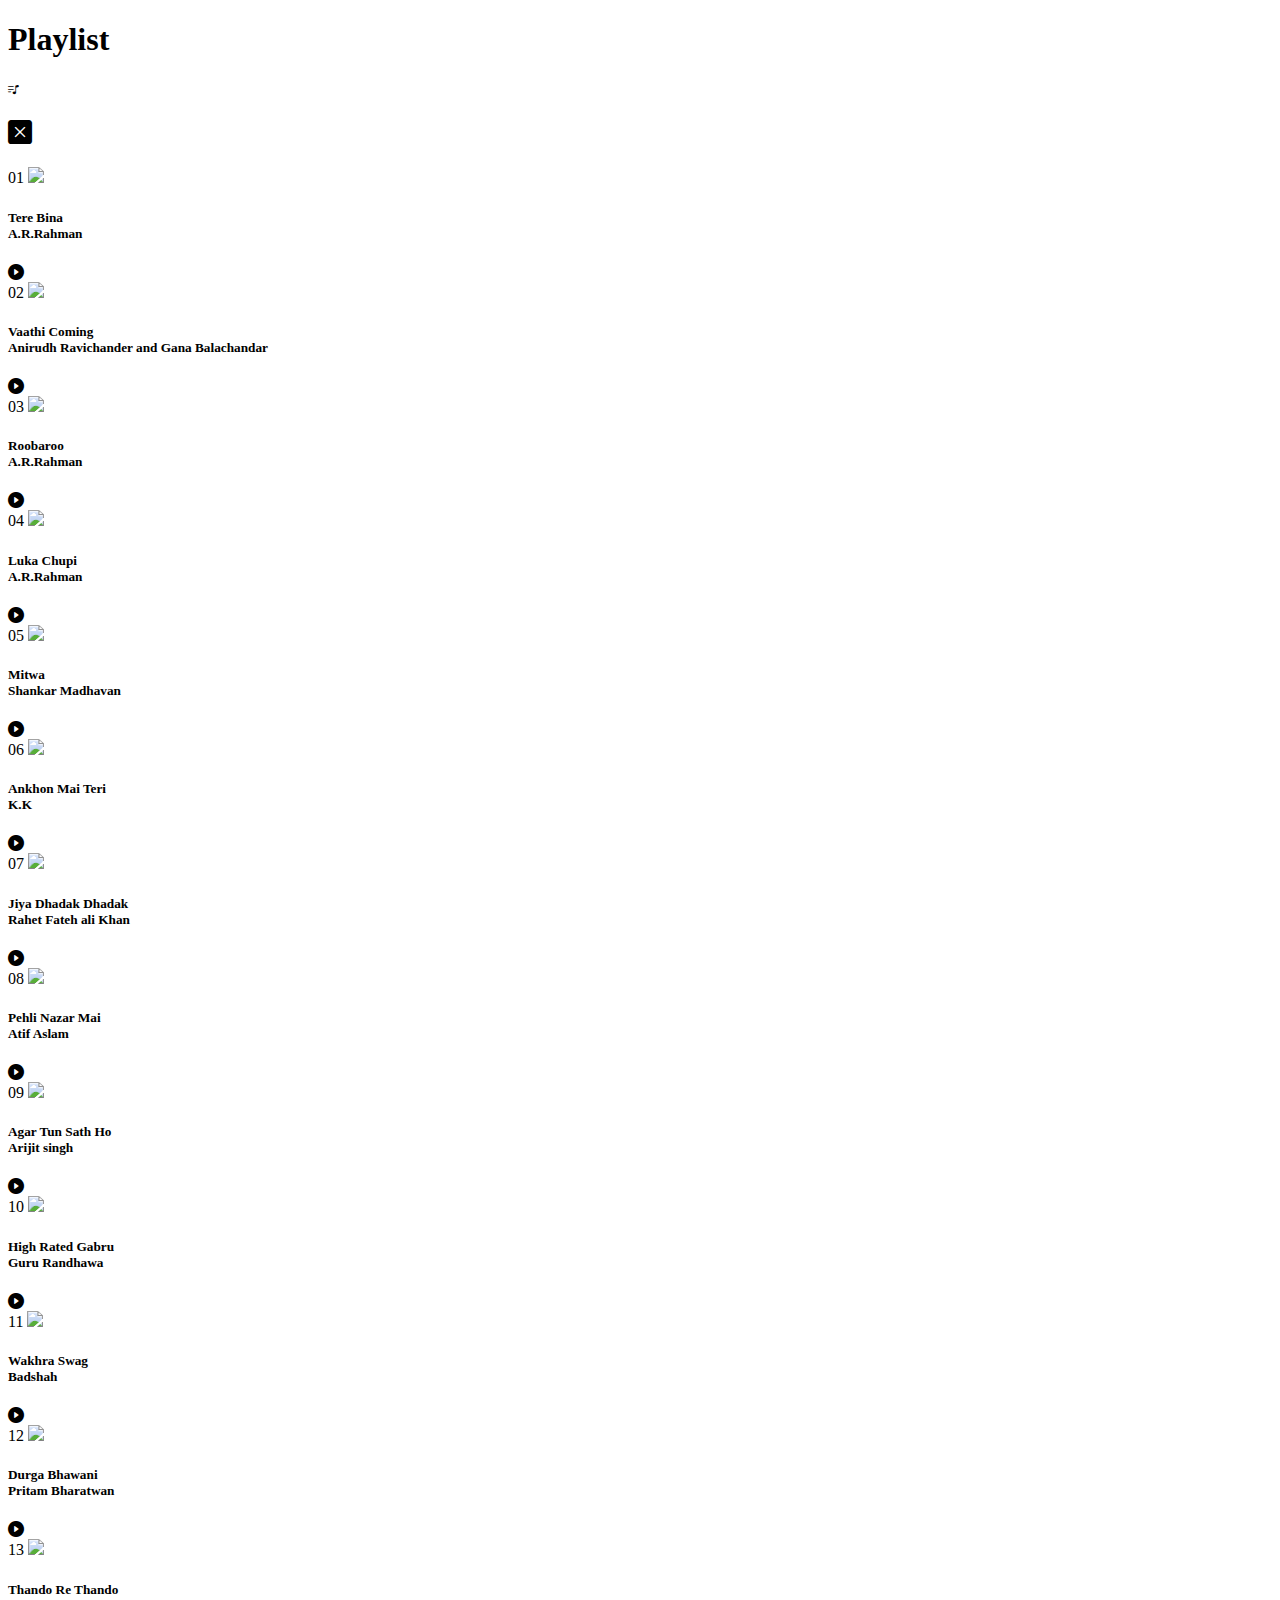
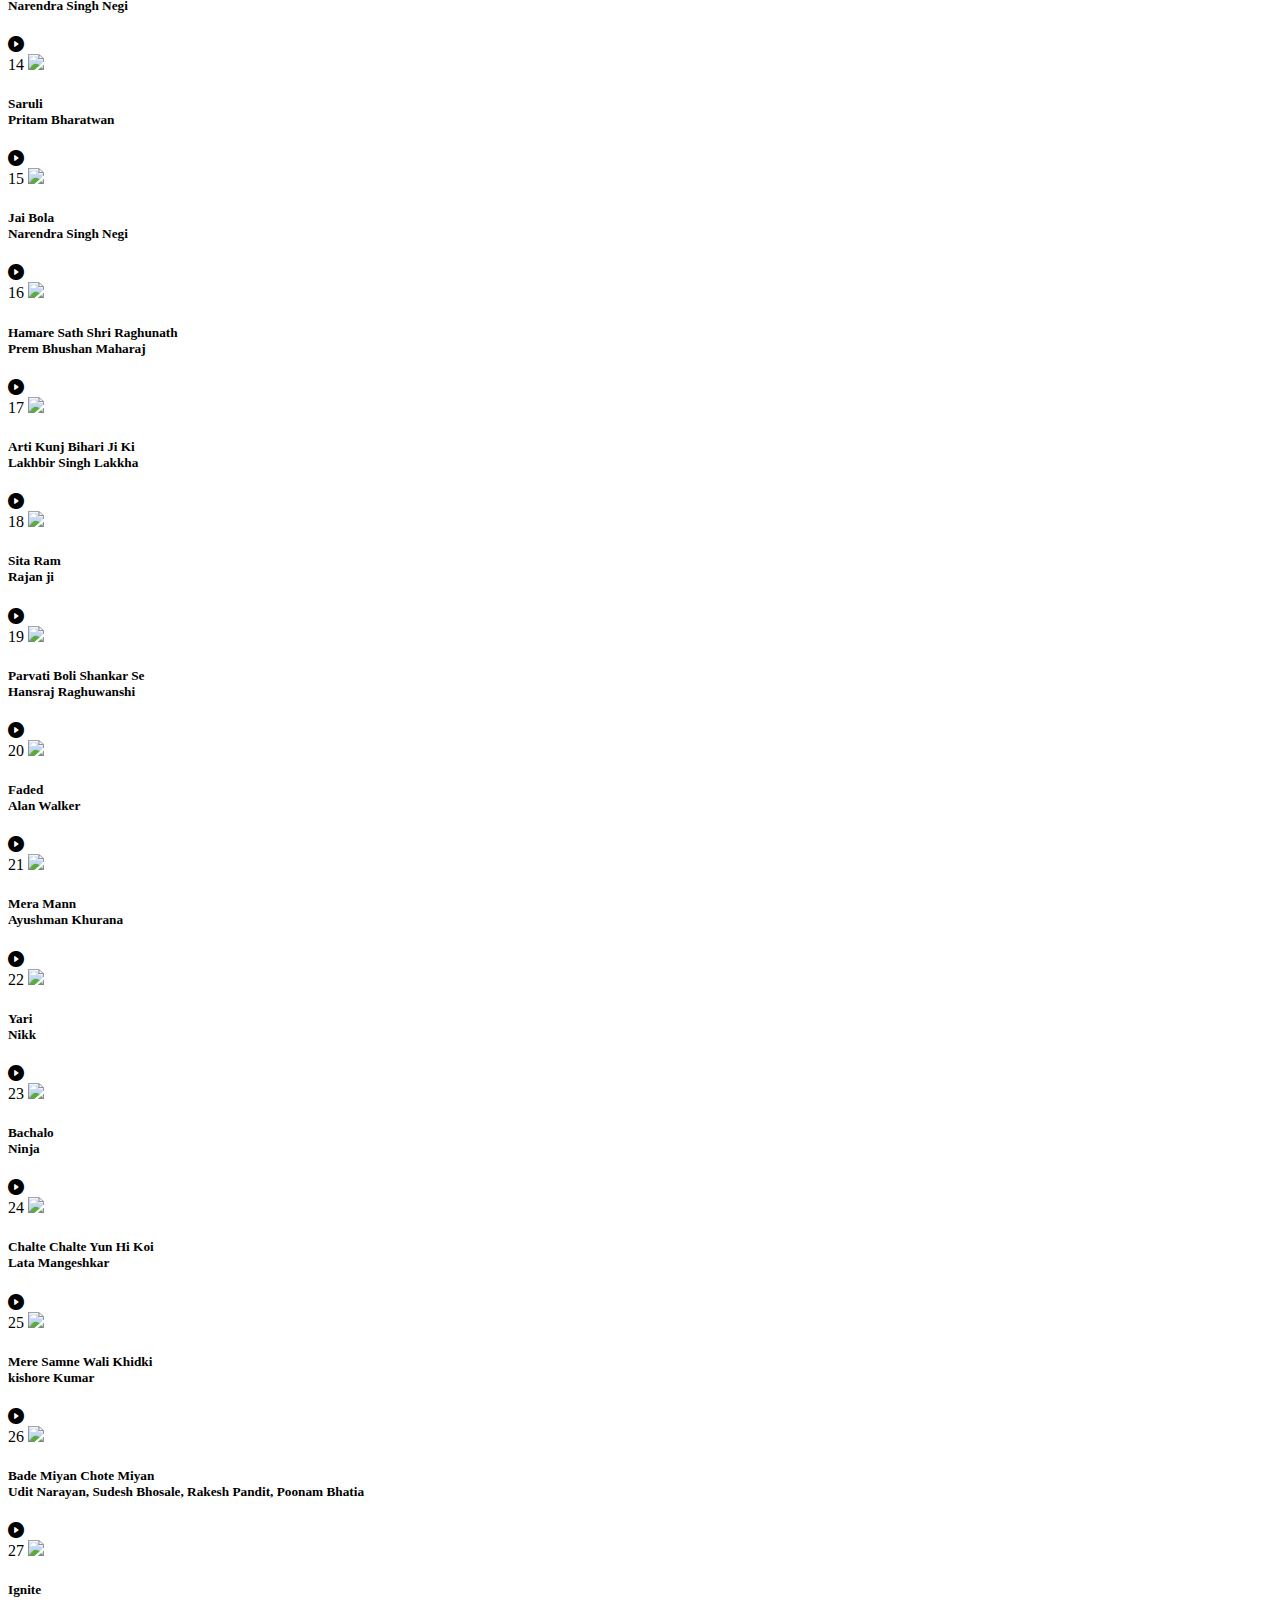
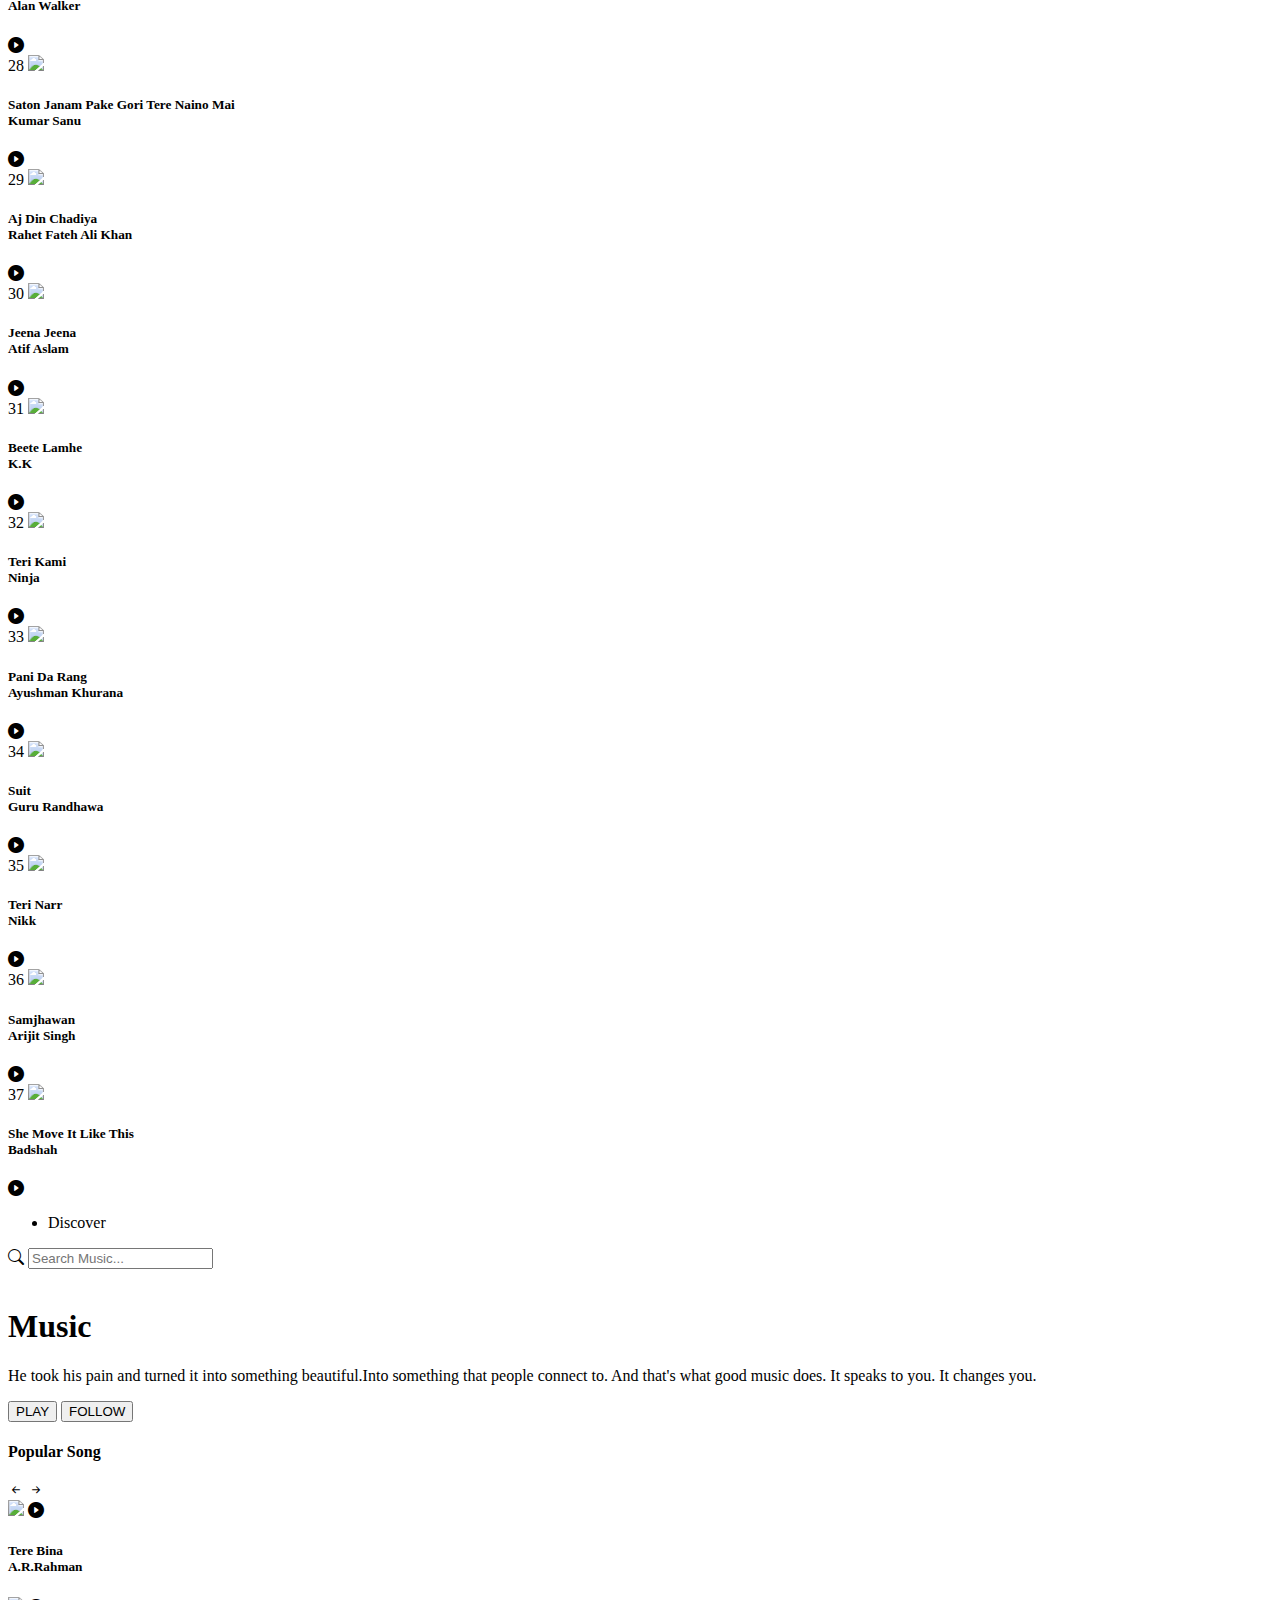
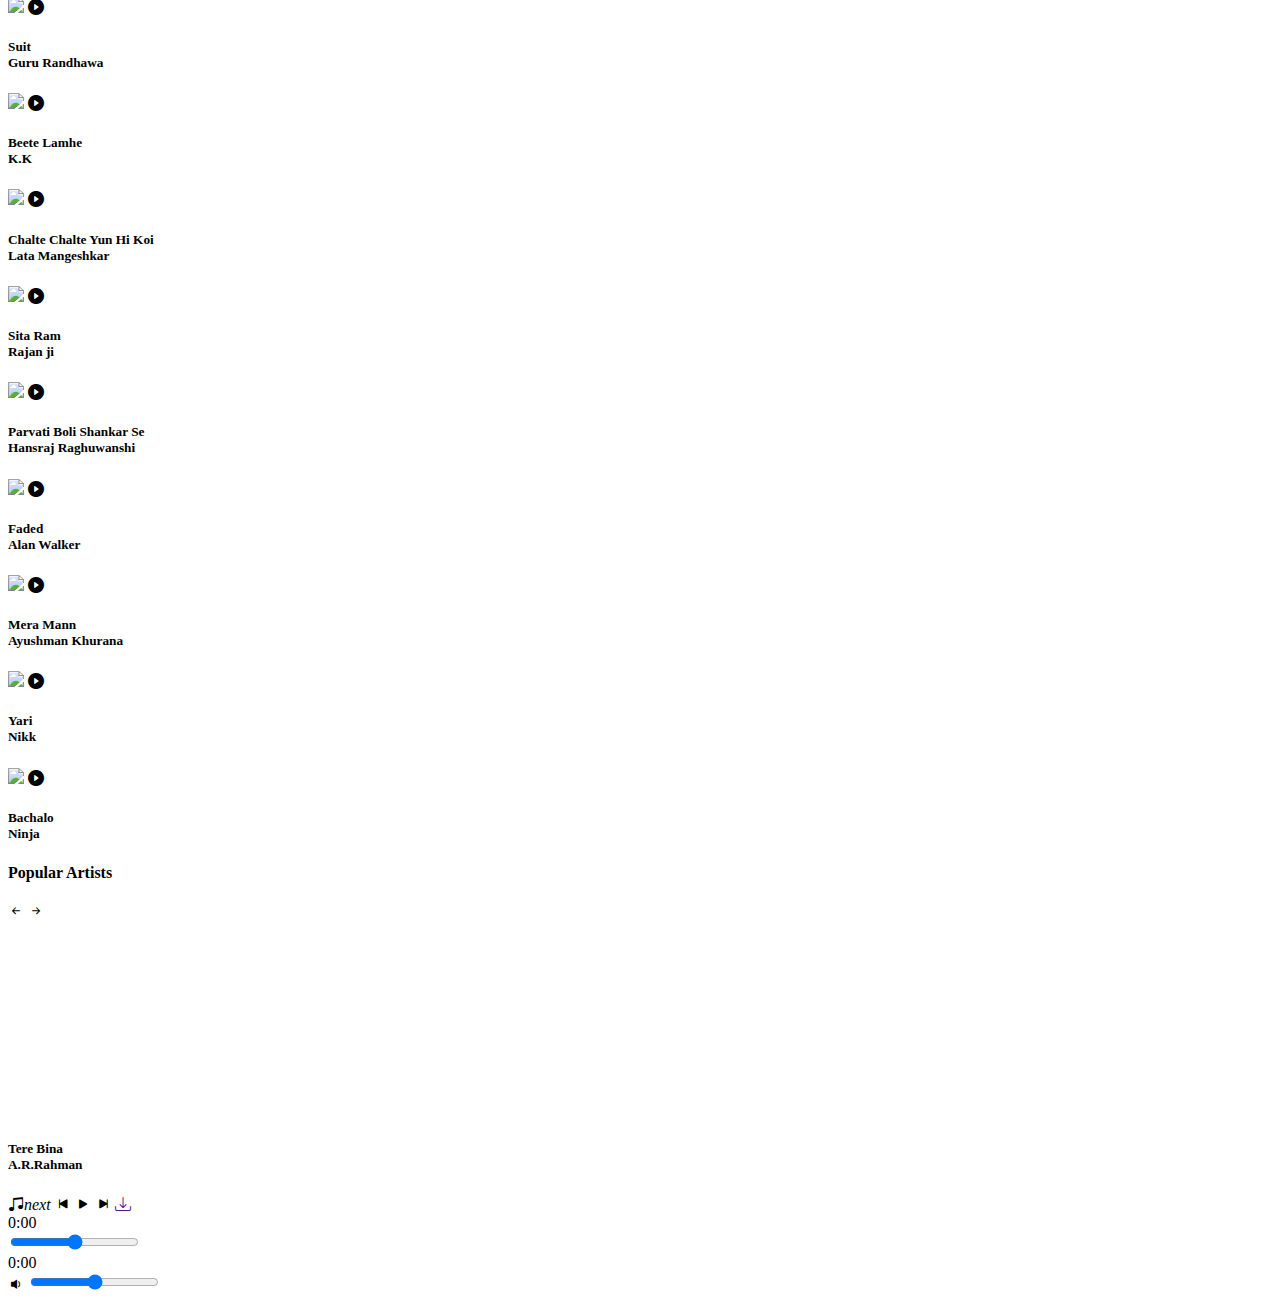
==== index.html @ d34102b7 "Create index.html" ====
<!DOCTYPE html>
<html lang="en">

<head>
    <meta charset="UTF-8">
    <meta http-equiv="X-UA-Compatible" content="IE=edge">
    <meta name="viewport" content="width=device-width, initial-scale=1.0">
    <title>Music</title>
    <!-- for using bootstrap icons -->
    <link rel="stylesheet" href="https://cdn.jsdelivr.net/npm/bootstrap-icons@1.10.3/font/bootstrap-icons.css">
    <link rel="stylesheet" href="style.css">
    <link rel="stylesheet" href="responsive.css">

</head>

<body>

    <header>
        <!-- queue -->

        <div class="menu_side">
            <h1>Playlist</h1>
            <h6 id="menu_list_active_button"><i class="bi bi-music-note-list"></i></h6>
            <h2 id="cross_button"><i class="bi bi-x-square-fill"></i></h2>
            <!-- playlist -->
            <div class="playlist">
                <!-- <h4 class="active"><span></span><i class="bi bi-music-note-beamed"></i> Playlist</h4>  -->
                <!-- <h4><span></span><i class="bi bi-music-note-beamed"></i>Last Listening</h4>
        <h4><span></span><i class="bi bi-music-note-beamed"></i>Recommended</h4> -->
            </div>

            <!-- playlist song -->

            <div class="menu_song">
                <!-- song description -->
                <!-- 1st song -->
                <li class="songItem">
                    <span>01</span> <!--song num-->
                    <img src="photos/1.jpg"> <!--song pic-->
                    <h5>Tere Bina <br>
                        <div class="subtitle">A.R.Rahman </div>
                    </h5><!--song name and subtitle-->
                    <i class="bi playListPlay bi-play-circle-fill" id="1"></i> <!-- play button-->
                </li>

                <!-- 2nd song -->
                <li class="songItem">
                    <span>02</span> <!--song num-->
                    <img src="photos/2.jpg"> <!--song pic-->
                    <h5>Vaathi Coming <br>
                        <div class="subtitle">Anirudh Ravichander and Gana Balachandar </div>
                    </h5><!--song name and subtitle-->
                    <i class="bi playListPlay bi-play-circle-fill" id="2"></i> <!-- play button-->
                </li>

                <!-- 3rd song -->
                <li class="songItem">
                    <span>03</span> <!--song num-->
                    <img src="photos/3.jpg"> <!--song pic-->
                    <h5>Roobaroo <br>
                        <div class="subtitle">A.R.Rahman </div>
                    </h5><!--song name and subtitle-->
                    <i class="bi playListPlay bi-play-circle-fill" id="3"></i> <!-- play button-->
                </li>

                <!-- 4th song -->
                <li class="songItem">
                    <span>04</span> <!--song num-->
                    <img src="photos/4.jpg"> <!--song pic-->
                    <h5>Luka Chupi <br>
                        <div class="subtitle">A.R.Rahman </div>
                    </h5><!--song name and subtitle-->
                    <i class="bi playListPlay bi-play-circle-fill" id="4"></i> <!-- play button-->
                </li>

                <!-- 5th song -->
                <li class="songItem">
                    <span>05</span> <!--song num-->
                    <img src="photos/5.jpg"> <!--song pic-->
                    <h5>Mitwa <br>
                        <div class="subtitle">Shankar Madhavan</div>
                    </h5><!--song name and subtitle-->
                    <i class="bi playListPlay bi-play-circle-fill" id="5"></i> <!-- play button-->
                </li>

                <!-- 6th song -->
                <li class="songItem">
                    <span>06</span> <!--song num-->
                    <img src="photos/6.jpg"> <!--song pic-->
                    <h5>Ankhon Mai Teri <br>
                        <div class="subtitle">K.K </div>
                    </h5><!--song name and subtitle-->
                    <i class="bi playListPlay bi-play-circle-fill" id="6"></i> <!-- play button-->
                </li>
                <!-- 7th song -->
                <li class="songItem">
                    <span>07</span> <!--song num-->
                    <img src="photos/7.jpg"> <!--song pic-->
                    <h5>Jiya Dhadak Dhadak <br>
                        <div class="subtitle">Rahet Fateh ali Khan </div>
                    </h5><!--song name and subtitle-->
                    <i class="bi playListPlay bi-play-circle-fill" id="7"></i> <!-- play button-->
                </li>
                <!-- 8th song -->
                <li class="songItem">
                    <span>08</span> <!--song num-->
                    <img src="photos/8.jpg"> <!--song pic-->
                    <h5>Pehli Nazar Mai <br>
                        <div class="subtitle">Atif Aslam </div>
                    </h5><!--song name and subtitle-->
                    <i class="bi playListPlay bi-play-circle-fill" id="8"></i> <!-- play button-->
                </li>

                <!-- 9th song -->
                <li class="songItem">
                    <span>09</span> <!--song num-->
                    <img src="photos/9.jpg"> <!--song pic-->
                    <h5>Agar Tun Sath Ho <br>
                        <div class="subtitle">Arijit singh </div>
                    </h5><!--song name and subtitle-->
                    <i class="bi playListPlay bi-play-circle-fill" id="9"></i> <!-- play button-->
                </li>

                <!-- 10th song -->
                <li class="songItem">
                    <span>10</span> <!--song num-->
                    <img src="photos/10.jpg"> <!--song pic-->
                    <h5>High Rated Gabru<br>
                        <div class="subtitle">Guru Randhawa</div>
                    </h5><!--song name and subtitle-->
                    <i class="bi playListPlay bi-play-circle-fill" id="10"></i> <!-- play button-->
                </li>

                <!-- 11th song -->
                <li class="songItem">
                    <span>11</span> <!--song num-->
                    <img src="photos/11.jpg"> <!--song pic-->
                    <h5>Wakhra Swag<br>
                        <div class="subtitle">Badshah</div>
                    </h5><!--song name and subtitle-->
                    <i class="bi playListPlay bi-play-circle-fill" id="11"></i> <!-- play button-->
                </li>

                <!-- 12th song -->
                <li class="songItem">
                    <span>12</span> <!--song num-->
                    <img src="photos/12.jpg"> <!--song pic-->
                    <h5>Durga Bhawani<br>
                        <div class="subtitle">Pritam Bharatwan</div>
                    </h5><!--song name and subtitle-->
                    <i class="bi playListPlay bi-play-circle-fill" id="12"></i> <!-- play button-->
                </li>

                <!-- 13th song -->
                <li class="songItem">
                    <span>13</span> <!--song num-->
                    <img src="photos/13.jpg"> <!--song pic-->
                    <h5>Thando Re Thando<br>
                        <div class="subtitle">Narendra Singh Negi</div>
                    </h5><!--song name and subtitle-->
                    <i class="bi playListPlay bi-play-circle-fill" id="13"></i> <!-- play button-->
                </li>
                <!-- 14th song -->
                <li class="songItem">
                    <span>14</span> <!--song num-->
                    <img src="photos/14.jpg"> <!--song pic-->
                    <h5>Saruli<br>
                        <div class="subtitle">Pritam Bharatwan</div>
                    </h5><!--song name and subtitle-->
                    <i class="bi playListPlay bi-play-circle-fill" id="14"></i> <!-- play button-->
                </li>
                <!-- 15th song -->
                <li class="songItem">
                    <span>15</span> <!--song num-->
                    <img src="photos/15.jpg"> <!--song pic-->
                    <h5>Jai Bola<br>
                        <div class="subtitle">Narendra Singh Negi</div>
                    </h5><!--song name and subtitle-->
                    <i class="bi playListPlay bi-play-circle-fill" id="15"></i> <!-- play button-->
                </li>

                <!-- 16th song -->
                <li class="songItem">
                    <span>16</span> <!--song num-->
                    <img src="photos/16.jpg"> <!--song pic-->
                    <h5>Hamare Sath Shri Raghunath<br>
                        <div class="subtitle">Prem Bhushan Maharaj</div>
                    </h5><!--song name and subtitle-->
                    <i class="bi playListPlay bi-play-circle-fill" id="16"></i> <!-- play button-->
                </li>

                <!-- 17th song -->
                <li class="songItem">
                    <span>17</span> <!--song num-->
                    <img src="photos/17.jpg"> <!--song pic-->
                    <h5>Arti Kunj Bihari Ji Ki<br>
                        <div class="subtitle">Lakhbir Singh Lakkha</div>
                    </h5><!--song name and subtitle-->
                    <i class="bi playListPlay bi-play-circle-fill" id="17"></i> <!-- play button-->
                </li>

                <!-- 18th song -->
                <li class="songItem">
                    <span>18</span> <!--song num-->
                    <img src="photos/18.jpg"> <!--song pic-->
                    <h5>Sita Ram<br>
                        <div class="subtitle">Rajan ji</div>
                    </h5><!--song name and subtitle-->
                    <i class="bi playListPlay bi-play-circle-fill" id="18"></i> <!-- play button-->
                </li>

                <!-- 19th song -->
                <li class="songItem">
                    <span>19</span> <!--song num-->
                    <img src="photos/19.jpg"> <!--song pic-->
                    <h5>Parvati Boli Shankar Se<br>
                        <div class="subtitle">Hansraj Raghuwanshi</div>
                    </h5><!--song name and subtitle-->
                    <i class="bi playListPlay bi-play-circle-fill" id="19"></i> <!-- play button-->
                </li>

                <!-- 20th song -->
                <li class="songItem">
                    <span>20</span> <!--song num-->
                    <img src="photos/20.jpg"> <!--song pic-->
                    <h5>Faded<br>
                        <div class="subtitle">Alan Walker</div>
                    </h5><!--song name and subtitle-->
                    <i class="bi playListPlay bi-play-circle-fill" id="20"></i> <!-- play button-->
                </li>

                <!-- 21th song -->
                <li class="songItem">
                    <span>21</span> <!--song num-->
                    <img src="photos/21.jpg"> <!--song pic-->
                    <h5>Mera Mann<br>
                        <div class="subtitle">Ayushman Khurana </div>
                    </h5><!--song name and subtitle-->
                    <i class="bi playListPlay bi-play-circle-fill" id="21"></i> <!-- play button-->
                </li>

                <!-- 22th song -->
                <li class="songItem">
                    <span>22</span> <!--song num-->
                    <img src="photos/22.jpg"> <!--song pic-->
                    <h5>Yari<br>
                        <div class="subtitle">Nikk</div>
                    </h5><!--song name and subtitle-->
                    <i class="bi playListPlay bi-play-circle-fill" id="22"></i> <!-- play button-->
                </li>
                <!-- 23th song -->
                <li class="songItem">
                    <span>23</span> <!--song num-->
                    <img src="photos/23.jpg"> <!--song pic-->
                    <h5>Bachalo<br>
                        <div class="subtitle">Ninja</div>
                    </h5><!--song name and subtitle-->
                    <i class="bi playListPlay bi-play-circle-fill" id="23"></i> <!-- play button-->
                </li>

                <!-- 24th song -->
                <li class="songItem">
                    <span>24</span> <!--song num-->
                    <img src="photos/24.jpg"> <!--song pic-->
                    <h5>Chalte Chalte Yun Hi Koi <br>
                        <div class="subtitle">Lata Mangeshkar</div>
                    </h5><!--song name and subtitle-->
                    <i class="bi playListPlay bi-play-circle-fill" id="24"></i> <!-- play button-->
                </li>
                <!-- 25th song -->
                <li class="songItem">
                    <span>25</span> <!--song num-->
                    <img src="photos/25.jpg"> <!--song pic-->
                    <h5>Mere Samne Wali Khidki<br>
                        <div class="subtitle">kishore Kumar</div>
                    </h5><!--song name and subtitle-->
                    <i class="bi playListPlay bi-play-circle-fill" id="25"></i> <!-- play button-->
                </li>

                <!-- 26th song -->
                <li class="songItem">
                    <span>26</span> <!--song num-->
                    <img src="photos/26.jpg"> <!--song pic-->
                    <h5>Bade Miyan Chote Miyan<br>
                        <div class="subtitle">Udit Narayan, Sudesh Bhosale, Rakesh Pandit, Poonam Bhatia</div>
                    </h5><!--song name and subtitle-->
                    <i class="bi playListPlay bi-play-circle-fill" id="26"></i> <!-- play button-->
                </li>
                <!-- 27th song -->
                <li class="songItem">
                    <span>27</span> <!--song num-->
                    <img src="photos/27.jpg"> <!--song pic-->
                    <h5>Ignite<br>
                        <div class="subtitle">Alan Walker</div>
                    </h5><!--song name and subtitle-->
                    <i class="bi playListPlay bi-play-circle-fill" id="27"></i> <!-- play button-->
                </li>

                <!-- 28th song -->
                <li class="songItem">
                    <span>28</span> <!--song num-->
                    <img src="photos/28.jpg"> <!--song pic-->
                    <h5>Saton Janam Pake Gori Tere Naino Mai<br>
                        <div class="subtitle">Kumar Sanu</div>
                    </h5><!--song name and subtitle-->
                    <i class="bi playListPlay bi-play-circle-fill" id="28"></i> <!-- play button-->
                </li>
                <!-- 29th song -->
                <li class="songItem">
                    <span>29</span> <!--song num-->
                    <img src="photos/29.jpg"> <!--song pic-->
                    <h5>Aj Din Chadiya<br>
                        <div class="subtitle">Rahet Fateh Ali Khan</div>
                    </h5><!--song name and subtitle-->
                    <i class="bi playListPlay bi-play-circle-fill" id="29"></i> <!-- play button-->
                </li>

                <!-- 30th song -->
                <li class="songItem">
                    <span>30</span> <!--song num-->
                    <img src="photos/30.jpg"> <!--song pic-->
                    <h5>Jeena Jeena<br>
                        <div class="subtitle">Atif Aslam</div>
                    </h5><!--song name and subtitle-->
                    <i class="bi playListPlay bi-play-circle-fill" id="30"></i> <!-- play button-->
                </li>

                <!-- 31th song -->
                <li class="songItem">
                    <span>31</span> <!--song num-->
                    <img src="photos/31.jpg"> <!--song pic-->
                    <h5>Beete Lamhe<br>
                        <div class="subtitle">K.K</div>
                    </h5><!--song name and subtitle-->
                    <i class="bi playListPlay bi-play-circle-fill" id="31"></i> <!-- play button-->
                </li>

                <!-- 32th song -->
                <li class="songItem">
                    <span>32</span> <!--song num-->
                    <img src="photos/32.jpg"> <!--song pic-->
                    <h5>Teri Kami<br>
                        <div class="subtitle">Ninja</div>
                    </h5><!--song name and subtitle-->
                    <i class="bi playListPlay bi-play-circle-fill" id="32"></i> <!-- play button-->
                </li>
                <!-- 33th song -->
                <li class="songItem">
                    <span>33</span> <!--song num-->
                    <img src="photos/33.jpg"> <!--song pic-->
                    <h5>Pani Da Rang<br>
                        <div class="subtitle">Ayushman Khurana</div>
                    </h5><!--song name and subtitle-->
                    <i class="bi playListPlay bi-play-circle-fill" id="33"></i> <!-- play button-->
                </li>

                <!-- 34th song -->
                <li class="songItem">
                    <span>34</span> <!--song num-->
                    <img src="photos/34.jpg"> <!--song pic-->
                    <h5>Suit<br>
                        <div class="subtitle">Guru Randhawa</div>
                    </h5><!--song name and subtitle-->
                    <i class="bi playListPlay bi-play-circle-fill" id="34"></i> <!-- play button-->
                </li>
                <!-- 35th song -->
                <li class="songItem">
                    <span>35</span> <!--song num-->
                    <img src="photos/35.jpg"> <!--song pic-->
                    <h5>Teri Narr<br>
                        <div class="subtitle">Nikk</div>
                    </h5><!--song name and subtitle-->
                    <i class="bi playListPlay bi-play-circle-fill" id="35"></i> <!-- play button-->
                </li>

                <!-- 36th song -->
                <li class="songItem">
                    <span>36</span> <!--song num-->
                    <img src="photos/36.jpg"> <!--song pic-->
                    <h5>Samjhawan<br>
                        <div class="subtitle">Arijit Singh</div>
                    </h5><!--song name and subtitle-->
                    <i class="bi playListPlay bi-play-circle-fill" id="36"></i> <!-- play button-->
                </li>


                <!-- 37th song -->
                <li class="songItem">
                    <span>37</span> <!--song num-->
                    <img src="photos/37.jpg"> <!--song pic-->
                    <h5>She Move It Like This<br>
                        <div class="subtitle">Badshah</div>
                    </h5><!--song name and subtitle-->
                    <i class="bi playListPlay bi-play-circle-fill" id="37"></i> <!-- play button-->
                </li>

            </div>

        </div>

        <!-- main -->
        <div class="song_side">
            <nav>
                <ul>
                    <li>Discover <span></span></li>

                </ul>
                <!-- search bar -->
                <div class="search">
                    <i class="bi bi-search"></i>
                    <input type="text" placeholder="Search Music...">
                    <!-- <i class="bi bi-mic-fill"></i> -->
                    <div class="search_results"> </div> <!-- search result box -->
                </div>
                <div class="user">
                    <img src="photos/n.jpg " alt="">
                </div>
            </nav>
            <div class="content">
                <div class="info">
                    <h1>Music</h1>
                    <p>
                        He took his pain and turned it into something beautiful.Into something that people connect to.
                        And that's what good music does. It speaks to you. It changes you.
                    </p>
                    <div class="buttons">
                        <button>PLAY</button>
                        <button>FOLLOW</button>
                    </div>
                </div>
                <div class="background">

                </div>
            </div>
            <div class="popular_song">
                <div class="h4">
                    <h4>Popular Song</h4>
                    <div class="btn_s">
                        <i class="bi bi-arrow-left-short" id="pop_song_left"></i>
                        <i class="bi bi-arrow-right-short" id="pop_song_right"></i>
                    </div>
                </div>

                <!-- song card -->
                <div class="pop_song">
                    <!-- song list -->
                    <!-- 1st song -->
                    <li class="songItem">
                        <div class="img_play">
                            <img src="photos/38.jpg"> <!--song pic-->
                            <i class="bi playListPlay bi-play-circle-fill" id="38"></i> <!-- play button-->
                        </div>
                        <h5>Tere Bina <br>
                            <div class="subtitle">A.R.Rahman </div>
                        </h5><!--song name and subtitle-->
                    </li>

                    <!-- 2nd song -->
                    <li class="songItem">
                        <div class="img_play">
                            <img src="photos/39.jpg"> <!--song pic-->

                            <i class="bi playListPlay bi-play-circle-fill" id="39"></i> <!-- play button-->
                        </div>
                        <h5>Suit<br>
                            <div class="subtitle">Guru Randhawa</div>
                        </h5><!--song name and subtitle-->
                    </li>

                    <!-- 3rd song -->
                    <li class="songItem">
                        <div class="img_play">
                            <img src="photos/40.jpg"> <!--song pic-->

                            <i class="bi playListPlay bi-play-circle-fill" id="40"></i> <!-- play button-->
                        </div>
                        <h5>Beete Lamhe<br>
                            <div class="subtitle">K.K</div>
                        </h5><!--song name and subtitle-->
                    </li>

                    <!-- 4th song  -->
                    <li class="songItem">
                        <div class="img_play">
                            <img src="photos/41.jpg"> <!--song pic-->
                            <i class="bi playListPlay bi-play-circle-fill" id="41"></i> <!-- play button-->
                        </div>
                        <h5>Chalte Chalte Yun Hi Koi <br>
                            <div class="subtitle">Lata Mangeshkar</div>
                        </h5><!--song name and subtitle-->
                    </li>

                    <!-- 5th song -->
                    <li class="songItem">
                        <div class="img_play">
                            <img src="photos/42.jpg"> <!--song pic-->

                            <i class="bi playListPlay bi-play-circle-fill" id="42"></i> <!-- play button-->
                        </div>
                        <h5>Sita Ram<br>
                            <div class="subtitle">Rajan ji</div>
                        </h5><!--song name and subtitle-->
                    </li>

                    <!-- 6th song -->
                    <li class="songItem">
                        <div class="img_play">
                            <img src="photos/43.jpg"> <!--song pic-->

                            <i class="bi playListPlay bi-play-circle-fill" id="43"></i> <!-- play button-->
                        </div>
                        <h5>Parvati Boli Shankar Se<br>
                            <div class="subtitle">Hansraj Raghuwanshi</div>
                        </h5><!--song name and subtitle-->
                    </li>

                    <!-- 7th song -->
                    <li class="songItem">
                        <div class="img_play">
                            <img src="photos/44.jpg"> <!--song pic-->

                            <i class="bi playListPlay bi-play-circle-fill" id="44"></i> <!-- play button-->
                        </div>
                        <h5>Faded<br>
                            <div class="subtitle">Alan Walker</div>
                        </h5><!--song name and subtitle-->
                    </li>

                    <!-- 8th song -->
                    <li class="songItem">
                        <div class="img_play">
                            <img src="photos/45.jpg"> <!--song pic-->

                            <i class="bi playListPlay bi-play-circle-fill" id="45"></i> <!-- play button-->
                        </div>
                        <h5>Mera Mann<br>
                            <div class="subtitle">Ayushman Khurana </div>
                        </h5><!--song name and subtitle-->
                    </li>

                    <!-- 9th song -->
                    <li class="songItem">
                        <div class="img_play">
                            <img src="photos/46.jpg"> <!--song pic-->

                            <i class="bi playListPlay bi-play-circle-fill" id="46"></i> <!-- play button-->
                        </div>
                        <h5>Yari<br>
                            <div class="subtitle">Nikk</div>
                        </h5><!--song name and subtitle-->
                    </li>
                    <!-- 10th song -->
                    <li class="songItem">
                        <div class="img_play">
                            <img src="photos/47.jpg"> <!--song pic-->

                            <i class="bi playListPlay bi-play-circle-fill" id="47"></i> <!-- play button-->
                        </div>
                        <h5>Bachalo<br>
                            <div class="subtitle">Ninja</div>
                        </h5><!--song name and subtitle-->
                    </li>
                </div>
            </div>

            <!-- artist sec -->
            <div class="popular_artists">
                <div class="h4">
                    <h4>Popular Artists</h4>
                    <div class="btn_s">
                        <i class="bi bi-arrow-left-short" id="pop_art_left"></i>
                        <i class="bi bi-arrow-right-short" id="pop_art_right"></i>
                    </div>
                </div>
                <div class="item">
                    <li>
                        <a href="arijit.html"><img src="photos/arijit.jpg" alt=""></a>
                    </li>
                    <li>
                        <a href="atif.html"> <img src="photos/Atif-Aslam.jpg" alt=""></a>
                    </li>
                    <li>
                        <a href="narender.html"> <img src="photos/negi ji.jpg" alt=""></a>
                    </li>
                    <li>
                        <a href="ar.html"><img src="photos/AR rahman.jpg" alt=""></a>
                    </li>
                    <li>
                        <a href="allen.html"> <img src="photos/Alan .jpg" alt=""></a>
                    </li>
                    <li>
                        <a href="pritam.html"><img src="photos/pritam.jfif" alt=""></a>
                    </li>
                    <li>
                        <a href="badshah.html"> <img src="photos/badshah.jfif" alt=""></a>
                    </li>
                    <li>
                        <a href="kk.html"> <img src="photos/kk.avif" alt=""></a>
                    </li>
                    <li>
                        <a href="rahet.html"> <img src="photos/rahet.jfif" alt=""></a>
                    </li>
                    <li>
                        <a href="guru.html"> <img src="photos/guru.jpg" alt=""></a>
                    </li>
                </div>
            </div>
        </div>

        <!-- bottom play -->

        <div class="master_play">

            <!-- creating wave animation -->

            <div class="wave" id="wave">
                <div class="wave1"></div>
                <div class="wave1"></div>
                <div class="wave1"></div>
            </div>
            <!-- song image -->
            <img src="photos/1.jpg" alt="" id="poster_master_play">

            <!-- song title -->
            <h5 id="title">
                Tere Bina
                <div class="subtitle">A.R.Rahman </div>
            </h5>

            <!-- audio control -->
            <div class="icon">
                <i class="bi shuffle bi-music-note-beamed">next</i>
                <i class="bi bi-skip-start-fill" id="back"></i>
                <i class="bi bi-play-fill" id="masterPlay"></i>
                <i class="bi bi-skip-end-fill" id="next"></i>
                <a href="" download id="download_music"><i class="bi bi-download"></i></a>
            </div>
            <!--  music time  -->
            <span id="currentStart">0:00</span>

            <!-- seek bar -->
            <div class="bar">
                <input type="range" id="seek" min="0" max="100">
                <div class="bar2" id="bar2"></div>
                <div class="dot"></div>
            </div>
            <span id="currentEnd">0:00</span>
            <!-- volume -->
            <div class="vol">
                <i class="bi bi-volume-down-fill" id="vol_icon"></i>
                <input type="range" id="vol" min="0" max="100">
                <div class="vol_bar"></div>
                <div class="dot" id="vol_dot"></div>

            </div>
        </div>

    </header>

    <script src="script.js"></script>

</body>

</html>
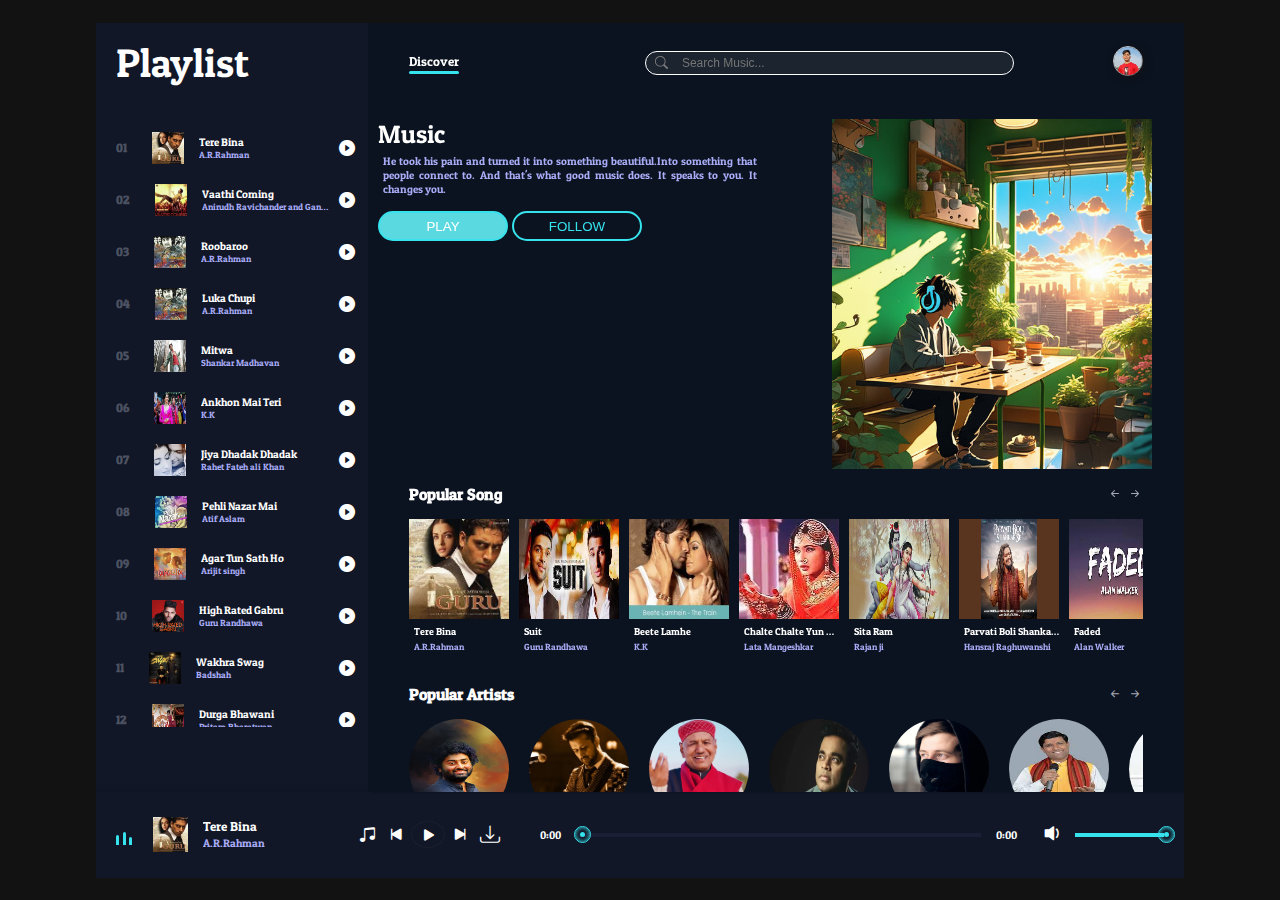
==== commit 5c6f1736: "Update index.html" ====
--- a/index.html
+++ b/index.html
@@ -413,7 +413,7 @@
                     <div class="search_results"> </div> <!-- search result box -->
                 </div>
                 <div class="user">
-                    <img src="photos/n.jpg " alt="">
+                    <a href="https://github.com/Saurabhnauni/Music-player.git"><img src="photos/n.jpg " alt=""></a>
                 </div>
             </nav>
             <div class="content">
--- a/style.css
+++ b/style.css
@@ -0,0 +1,962 @@
+/* Google font Popins */
+
+@import url('https://fonts.googleapis.com/css2?family=Patua+One&family=Shadows+Into+Light&display=swap');
+
+/* to set all elements default margins and padding zero */
+* {
+    padding: 0;
+    margin: 0;
+    box-sizing: border-box;
+}
+
+/* body */
+body {
+    font-family: 'Patua One', cursive;
+    width: 100%;
+    height: 100vh;
+    background: #121213;
+    display: grid;
+    place-items: center;
+}
+
+header {
+    position: relative;
+    width: 85%;
+    height: 95%;
+    /* border:1px solid white; */
+    display: flex;
+    flex-wrap: wrap;
+    overflow: hidden;
+}
+
+/* queue sidebar */
+header .menu_side,
+.song_side {
+    width: 25%;
+    height: 90%;
+    /* border:1px solid white; */
+    background: #111727;
+    box-shadow: 5px 0px 2px #090f1f;
+    color: white;
+}
+
+/* main menu */
+header .song_side {
+    width: 75%;
+    /* height: 90%; */
+    /* border:1px solid white; */
+    background: #0b1320;
+
+}
+
+/* bottom play  */
+header .master_play {
+    width: 100%;
+    height: 10%;
+    /* border:1px solid blue; */
+    background: #111727;
+    box-shadow: 0px 3px 8px #090f1f;
+}
+
+/* queue heading */
+header .menu_side h1 {
+    font-size: 40px;
+    margin: 15px 0px 0px 20px;
+    font-weight: 500;
+}
+
+/* queue playlist */
+header .menu_side .playlist {
+    margin: 25px 0px 0px 20px;
+
+}
+
+/* queue playlist font */
+header .menu_side .playlist h4 {
+    font-size: 20px;
+    font-weight: 400;
+    padding-bottom: 10px;
+    color: rgb(61, 125, 125);
+    cursor: pointer;
+    display: flex;
+    align-items: center;
+    transition: .3s linear;
+
+}
+
+header .menu_side h6 {
+    display: none;
+}
+
+header .menu_side h2 {
+    display: none;
+}
+
+header .menu_side .playlist .bi-music-note-beamed {
+    font-size: 15px;
+
+}
+
+/* queue playlist font hovering */
+header .menu_side .playlist h4:hover {
+    color: white;
+    /* font-size: 15px; */
+}
+
+/* queue span */
+header .menu_side .playlist h4 span {
+    position: relative;
+    margin-right: 25px;
+
+}
+
+/* for adding symbol */
+header .menu_side .playlist h4 span::before {
+    content: '';
+    position: absolute;
+    width: 4px;
+    height: 4px;
+    border: 2px solid rgb(61, 125, 125);
+    border-radius: 50%;
+    top: -4px;
+    transition: .3s linear;
+}
+
+header .menu_side .playlist h4:hover span::before {
+    border: 2px solid white;
+
+}
+
+/* for creating effect of showing music icon when we are using that item */
+
+header .menu_side .playlist h4 .bi {
+    display: none;
+}
+
+header .menu_side .playlist .active {
+    color: #36e2ec;
+}
+
+header .menu_side .playlist .active span {
+    display: none;
+}
+
+header .menu_side .playlist .active .bi {
+    display: flex;
+    margin-right: 20px;
+}
+
+/* playlist song */
+
+header .menu_side .menu_song {
+    width: 100%;
+    height: 600px;
+    /* border: 1px solid white; */
+    margin-top: 40px;
+    /* for creating scroll effect */
+    overflow: auto;
+}
+
+/* to hide scroll br */
+header .menu_side .menu_song::-webkit-scrollbar {
+    display: none;
+}
+
+/* song decription */
+
+header .menu_side .menu_song li {
+    list-style-type: none;
+    position: relative;
+    padding: 5px 0px 5px 20px;
+    display: flex;
+    /* all the content will come in one line */
+    align-items: center;
+    margin-bottom: 10px;
+    cursor: pointer;
+    transition: 0.3s linear;
+}
+
+/* hovering */
+header .menu_side .menu_song li:hover {
+    background: rgba(105, 105, 105, 0.4);
+}
+
+/* song num */
+
+header .menu_side .menu_song li span {
+    font-size: 12px;
+    font-weight: 600;
+    color: #4c5262;
+}
+
+/* song img */
+header .menu_side .menu_song li img {
+    width: 32px;
+    height: 32px;
+    margin-left: 25px;
+}
+
+/* song title */
+
+header .menu_side .menu_song li h5 {
+    font-size: 11px;
+    margin-left: 15px;
+    font-weight: 50;
+    width: 130px;
+    /* border:1px solid white; */
+    /* if song size is overflowing */
+    overflow: hidden;
+    text-overflow: ellipsis;
+    white-space: nowrap;
+}
+
+/* subtitle */
+header .menu_side .menu_song li h5 .subtitle {
+    font-size: 9px;
+    color: rgb(169, 172, 246);
+    /* if song size is overflowing */
+    overflow: hidden;
+    text-overflow: ellipsis;
+    white-space: nowrap;
+}
+
+header .menu_side .menu_song li .bi {
+    position: absolute;
+    right: 13px;
+}
+
+
+
+/* bottom music play section*/
+
+header .master_play {
+    display: flex;
+    align-items: center;
+    padding: 0px 20px;
+
+}
+
+/* wave */
+
+header .master_play .wave {
+    width: 30px;
+    height: 30px;
+    /* border: 1px solid white; */
+    padding-bottom: 5px;
+    display: flex;
+    align-items: flex-end;
+    margin-right: 10px;
+
+}
+
+header .master_play .wave .wave1 {
+    width: 3px;
+    height: 10px;
+    background: #36e2ec;
+    margin-right: 3.5px;
+    border-radius: 10px 10px 0px 0px;
+    animation: unset;
+}
+
+
+
+header .master_play .wave .wave1:nth-child(2) {
+    height: 13px;
+    animation-delay: 0.4s;
+}
+
+header .master_play .wave .wave1:nth-child(3) {
+    height: 8px;
+    animation-delay: 0.8s;
+}
+
+/* javascript classes */
+header .master_play .active1 .wave1 {
+    animation: wave .5s linear infinite;
+}
+
+header .master_play .active1 .wave1:nth-child(2) {
+
+    animation-delay: 0.4s;
+}
+
+header .master_play .active1 .wave1:nth-child(3) {
+
+    animation-delay: .8s;
+}
+
+@keyframes wave {
+    0% {
+        height: 10px;
+    }
+
+    50% {
+        height: 15px;
+    }
+
+    100% {
+        height: 10px;
+    }
+}
+
+/* img in master play*/
+header .master_play img {
+    width: 35px;
+    height: 35px;
+}
+
+/* title in master play*/
+header .master_play h5 {
+    width: 130px;
+    /* border: 1px solid white; */
+    margin-left: 15px;
+    color: white;
+    line-height: 17px;
+    font-weight: 30;
+    font-size: 13px;
+    overflow: hidden;
+    text-overflow: ellipsis;
+    white-space: nowrap;
+}
+
+header .master_play h5 .subtitle {
+    font-size: 11px;
+    color: rgb(169, 172, 246);
+    width: 100%;
+    overflow: hidden;
+    text-overflow: ellipsis;
+    white-space: nowrap;
+}
+
+/* master play audio control */
+header .master_play .icon {
+    font-size: 20px;
+    color: white;
+    margin: 0px 20px 0px 40px;
+    outline: none;
+    display: flex;
+    align-items: center;
+}
+
+header .master_play .icon .bi {
+    cursor: pointer;
+    outline: none;
+}
+
+/* shuffle */
+header .master_play .icon .shuffle {
+    font-size: 17px;
+    margin-right: 10px;
+    width: 17.5px;
+    overflow: hidden;
+    display: flex;
+    align-items: center;
+}
+
+/* download */
+header .master_play .icon #download_music {
+    font-size: 20px;
+    color: white;
+    margin-left: 10px;
+    text-decoration: none;
+
+}
+
+/* play pause */
+
+header .master_play .icon .bi:nth-child(3) {
+    border: 1px solid rgba(105, 105, 105, 0.1);
+    border-radius: 50%;
+    padding: 1px 5px 0px 7px;
+    margin: 0px 5px;
+}
+
+/* music time */
+header .master_play span {
+    color: white;
+    width: 32px;
+    /* border:1px solid white; */
+    font-size: 11px;
+    font-weight: 400;
+}
+
+header .master_play #currentStart {
+    margin: 0px 0px 0px 20px;
+}
+
+/* seek bar */
+header .master_play .bar {
+    position: relative;
+    width: 43%;
+    height: 4.5px;
+    background: rgba(105, 105, 175, 0.1);
+    margin: 0px 15px 0px 10px;
+}
+
+header .master_play .bar .bar2 {
+    position: absolute;
+    width: 0;
+    height: 100%;
+    background: #36e2ec;
+    top: 0;
+    transition: 1s linear;
+}
+
+/* dot */
+header .master_play .bar .dot {
+    position: absolute;
+    width: 5px;
+    height: 5px;
+    border-radius: 50%;
+    background: #36e2ec;
+    top: -0.5px;
+    left: 1px;
+    transition: 1s linear;
+}
+
+/* dot boundary */
+header .master_play .bar .dot::before {
+    content: '';
+    position: absolute;
+    width: 15px;
+    height: 15px;
+    border-radius: 50%;
+    border: 1px solid #36e2ec;
+    top: -6px;
+    left: -5.5px;
+    box-shadow: inset 0px 0px 4px #36e2ec;
+}
+
+/* input range */
+header .master_play .bar input {
+    position: absolute;
+    width: 100%;
+    top: -7px;
+    left: 0;
+    cursor: pointer;
+    z-index: 9999999999;
+    /* transition: 3s linear; */
+    opacity: 0;
+}
+
+/* volume icon */
+
+header .master_play .vol {
+    position: relative;
+    width: 100px;
+    height: 4.5px;
+    background: rgba(105, 105, 175, 0.1);
+    margin-left: 50px;
+}
+
+header .master_play .vol .bi {
+    position: absolute;
+    color: white;
+    font-size: 25px;
+    top: -14px;
+    left: -35px;
+}
+
+header .master_play .vol input {
+    position: absolute;
+    width: 100%;
+    top: -6px;
+    left: 0;
+    opacity: 0;
+    cursor: pointer;
+    z-index: 999999999;
+}
+
+
+header .master_play .vol .vol_bar {
+    position: absolute;
+    background: #36e2ec;
+    width: 100%;
+    height: 100%;
+    top: 0;
+    transition: 1s linear;
+}
+
+header .master_play .vol .dot {
+    position: absolute;
+    width: 5px;
+    height: 5px;
+    border-radius: 50%;
+    background: #36e2ec;
+    top: -0.5px;
+    left: 100%;
+    transition: 1s linear;
+}
+
+header .master_play .vol .dot::before {
+    content: '';
+    position: absolute;
+    width: 15px;
+    height: 15px;
+    border-radius: 50%;
+    border: 1px solid #36e2ec;
+    top: -6px;
+    left: -5.5px;
+    box-shadow: inset 0px 0px 4px #36e2ec;
+}
+
+/* main song sec */
+header .song_side {
+    z-index: 2;
+}
+
+/* background image
+header .song_side::before {
+    content: '';
+    position: absolute;
+    width: 100%;
+    height: 300px;
+    background: url('photos/back.jpeg');
+    background-repeat: no-repeat;
+     background-size: contain;
+    background-position: center;
+    padding-left: 70px;
+    opacity: 0.5;
+    z-index: -1;
+} */
+
+/* navigation */
+header .song_side nav {
+    width: 90%;
+    height: 10%;
+    /* border: 1px solid white; */
+    margin: auto;
+    display: flex;
+    align-items: center;
+    justify-content: space-between;
+}
+
+header .song_side nav ul {
+    display: flex;
+}
+
+/* nav li */
+header .song_side nav ul li {
+    list-style: none;
+    font-size: 13px;
+    position: relative;
+    color: #4c5262;
+    margin-right: 25px;
+    cursor: pointer;
+    transition: .3s linear;
+}
+
+header .song_side nav a li {
+    list-style: none;
+    font-size: 13px;
+    position: relative;
+    color: #4c5262;
+    margin-right: 25px;
+    cursor: pointer;
+    transition: .3s linear;
+}
+
+
+
+header .song_side nav ul li:hover {
+    color: white;
+}
+
+header .song_side nav ul li:nth-child(1) {
+    color: white;
+}
+
+header .song_side nav ul li span {
+    position: absolute;
+    width: 100%;
+    height: 2.5px;
+    background: #36e2ec;
+    bottom: -5px;
+    left: 0;
+    border-radius: 20px;
+}
+
+header .song_side nav ul li a {
+    text-decoration: none;
+    color: #4c5262;
+    transition: .3s linear;
+
+}
+
+header .song_side nav ul li a:hover {
+    color: white;
+
+}
+
+
+/* search bar */
+header .song_side nav .search {
+    position: relative;
+    width: 50%;
+    padding: 1px 5px;
+    /*20px */
+    padding-left: 30px;
+    /* border: 1px solid white; */
+    border-radius: 20px;
+    color: gray;
+}
+
+header .song_side nav .search::before {
+    content: '';
+    position: absolute;
+    width: 100%;
+    height: 100%;
+    background-color: rgba(185, 185, 185, 0.1);
+    border-radius: 20px;
+    backdrop-filter: blur(5px);
+    /* to blur the background */
+    border: 1px solid white;
+    z-index: -1;
+}
+
+/* searched results */
+header .song_side nav .search .search_results {
+    position: absolute;
+    width: 100%;
+    height: 200px;
+    /* border: 1px solid white; */
+    margin-top: 10px;
+    border-radius: 10px;
+    overflow: auto;
+}
+
+header .song_side nav .search .search_results::-webkit-scrollbar {
+    display: none;
+}
+
+/* search result  box */
+header .song_side nav .search .search_results .card {
+    min-width: 80%;
+    min-height: 50px;
+    /* border: 1px solid white; */
+    display: flex;
+    align-items: center;
+    background-color: rgba(184, 184, 184, 0.1);
+    margin: 4px;
+    text-decoration: none;
+    /* border-radius: 10px; */
+    display: none;
+}
+
+/* searh result img */
+
+header .song_side nav .search .search_results .card img {
+    width: 35px;
+    height: 35px;
+    border-radius: 5px;
+    border: 1px solid white;
+}
+
+/* search result song title */
+
+header .song_side nav .search .search_results .card .content {
+    width: 80%;
+    height: 100%;
+    /* border: 1px solid white;  */
+    padding: 0;
+    font-size: 13px;
+    font-weight: 600;
+    color: white;
+}
+
+/* search result song subtitle */
+
+header .song_side nav .search .search_results .card .content .subtitle {
+    /* width:80%;
+   height:100%; */
+    /* border: 1px solid white;  */
+    /* padding: 0; */
+    font-size: 11px;
+    font-weight: 500;
+    color: rgb(58, 219, 123);
+}
+
+/* search bar icon */
+header .song_side nav .search .bi {
+    font-size: 13px;
+    padding: 3px 0px 0px 10px;
+
+}
+
+
+header .song_side nav .search input {
+    background: none;
+    border: none;
+    outline: none;
+    padding: 0px 10px;
+    color: white;
+    font-size: 12px;
+}
+
+/* nav profile */
+header .song_side nav .user {
+    position: relative;
+    width: 30px;
+    height: 30px;
+    border: 1px solid white;
+    border-radius: 50%;
+}
+
+header .song_side nav .user img {
+    position: absolute;
+    width: 100%;
+    height: 100%;
+    border-radius: 50%;
+    box-shadow: 2px 2px 8px #121213;
+}
+
+/* content */
+/* myself */
+header .song_side {
+    overflow: auto;
+    scroll-behavior: smooth;
+}
+
+header .song_side::-webkit-scrollbar {
+    display: none;
+}
+
+/* myself */
+
+/* dicover content */
+header .song_side .content {
+    width: 100%;
+    height: 48%;
+    /* border: 1px solid white; */
+    margin: auto;
+    padding-top: 20px;
+    display: flex;
+    justify-content: space-between;
+}
+
+header .song_side .content .info {
+    width: 47%;
+    height: 100%;
+    /* border: 1px solid white; */
+    margin-left: 10px;
+    text-align: justify;
+}
+
+header .song_side .content .info h1 {
+    font-size: 25px;
+    font-weight: 100;
+}
+
+header .song_side .content .info p {
+    font-size: 11px;
+    font-weight: 50;
+    color: rgb(169, 172, 246);
+    margin: 5px;
+}
+
+/* buttons  */
+header .song_side .content .info .buttons {
+    margin-top: 15px;
+}
+
+header .song_side .content .info .buttons button {
+    width: 130px;
+    height: 30px;
+    border: 2px solid #36e2ec;
+    outline: none;
+    border-radius: 20px;
+    background: #5adae0;
+    color: white;
+    cursor: pointer;
+    transition: .3s linear;
+}
+
+header .song_side .content .info .buttons button:hover {
+    background: none;
+    color: #36e2ec;
+}
+
+header .song_side .content .info .buttons button:nth-child(2) {
+    background: none;
+    color: #36e2ec;
+}
+
+header .song_side .content .info .buttons button:nth-child(2):hover {
+    background: #5adae0;
+    color: white;
+}
+
+
+/* background */
+header .song_side .content .background {
+    width: 47%;
+    height: 100%;
+    /* border: 1px solid white; */
+    background-image: url(photos/back.jpeg);
+    background-size: 20rem;
+    background-position: center;
+    background-repeat: no-repeat;
+}
+
+
+
+/* popular song sec */
+header .song_side .popular_song {
+    width: 90%;
+    height: auto;
+    margin: auto;
+    margin-top: 15px;
+    /* border: 1px solid white; */
+}
+
+header .song_side .popular_song .h4 {
+    display: flex;
+    align-items: center;
+    justify-content: space-between;
+}
+
+header .song_side .popular_song .h4 .bi {
+    color: #a4a8b4;
+    cursor: pointer;
+    transition: .3s linear;
+}
+
+header .song_side .popular_song .h4 .bi:hover {
+    color: white;
+
+}
+
+/* song card popular music */
+header .song_side .popular_song .pop_song {
+    width: 100%;
+    height: 150px;
+    margin-top: 15px;
+    display: flex;
+    /* border: 1px solid white; */
+    overflow: auto;
+    scroll-behavior: smooth;
+}
+
+header .song_side .popular_song .pop_song::-webkit-scrollbar {
+    display: none;
+}
+
+header .song_side .popular_song .pop_song li {
+    min-width: 100px;
+    height: 140px;
+    list-style: none;
+    margin-right: 10px;
+    transition: .3s linear;
+}
+
+header .song_side .popular_song .pop_song li:hover {
+    background: rgba(105, 105, 175, 0.1);
+}
+
+/* play button */
+header .song_side .popular_song .pop_song li .img_play {
+    position: relative;
+    width: 100px;
+    height: 100px;
+    display: flex;
+    align-items: center;
+    justify-content: center;
+}
+
+/* img */
+header .song_side .popular_song .pop_song li .img_play img {
+    width: 100%;
+    height: 100%;
+}
+
+header .song_side .popular_song .pop_song li .img_play .bi {
+    position: absolute;
+    font-size: 20px;
+    cursor: pointer;
+    transition: .3s linear;
+    opacity: 0;
+}
+
+header .song_side .popular_song .pop_song li:hover .img_play .bi {
+    opacity: 1;
+}
+
+header .song_side .popular_song .pop_song li h5 {
+    padding: 5px 0px 0px 5px;
+    line-height: 15px;
+    font-size: 10px;
+    font-weight: 50;
+    width: 100px;
+    overflow: hidden;
+    white-space: nowrap;
+    text-overflow: ellipsis;
+}
+
+header .song_side .popular_song .pop_song li h5 .subtitle {
+    font-size: 9px;
+    font-weight: 30;
+    color: rgb(169, 172, 246);
+    overflow: hidden;
+    white-space: nowrap;
+    text-overflow: ellipsis;
+}
+
+/* artist */
+header .song_side .popular_artists {
+    width: 90%;
+    height: auto;
+    margin: auto;
+    margin-top: 15px;
+    /* border:1px solid white; */
+}
+
+header .song_side .popular_artists .h4 {
+    display: flex;
+    align-items: center;
+    justify-content: space-between;
+}
+
+header .song_side .popular_artists .h4 .bi {
+    color: #a4a8b4;
+    cursor: pointer;
+    transition: .3s linear;
+}
+
+header .song_side .popular_artists .h4 .bi:hover {
+    color: white;
+
+}
+
+header .song_side .popular_artists .item {
+    width: 100%;
+    height: 110px;
+    margin-top: 15px;
+    display: flex;
+    /* border: 1px solid white; */
+    overflow: auto;
+    scroll-behavior: smooth;
+}
+
+header .song_side .popular_artists .item::-webkit-scrollbar {
+    display: none;
+}
+
+header .song_side .popular_artists .item li {
+    min-width: 100px;
+    height: 100px;
+    list-style-type: none;
+    margin-right: 20px;
+    border-radius: 50%;
+    cursor: pointer;
+}
+
+header .song_side .popular_artists .item li img {
+    width: 100%;
+    height: 100%;
+    border-radius: 50%;
+    transition: .3s linear;
+}
+
+header .song_side .popular_artists .item li img:hover {
+    opacity: 0.7;
+}
--- a/responsive.css
+++ b/responsive.css
@@ -0,0 +1,217 @@
+/* if screen less than 1200 */
+@media screen and (max-width:1200px) {
+    header {
+        width: 95%;
+        transition: .5s linear;
+    }
+
+    header .menu_side,
+    .song_side {
+        width: 30%;
+    }
+
+    header.menu_side {
+        transform: translateX(100%);
+    }
+
+    header .song_side {
+        width: 65%;
+    }
+
+    header .song_side .content {
+        height: 49%;
+    }
+
+    header .song_side nav .search {
+        display: flex;
+        width: auto;
+        /* left: -20px; */
+        margin-right: 5px;
+    }
+
+}
+
+
+
+/* if screen less than 930 */
+@media screen and (max-width:930px) {
+    header .menu_side {
+        z-index: 999;
+        width: 40%;
+        position: absolute;
+        transition: 1s linear;
+        transform: translateX(-100%);
+    }
+
+
+    header .song_side {
+        width: 120%;
+
+    }
+
+    header.master_play {
+        position: absolute;
+        bottom: 0;
+    }
+
+    header .menu_side h6 {
+        position: absolute;
+        right: -40px;
+        bottom: 400px;
+        width: 40px;
+        height: 40px;
+        background: #111727;
+        border-radius: 0px 10px 10px 0px;
+        display: flex;
+        align-items: center;
+        justify-content: space-between;
+        font-size: 18px;
+        cursor: pointer;
+        transition: 1s linear;
+    }
+
+    header .menu_side h2 {
+        position: absolute;
+        right: -40px;
+        bottom: 450px;
+        width: 40px;
+        height: 40px;
+        background: #111727;
+        border-radius: 0px 10px 10px 0px;
+        display: flex;
+        align-items: center;
+        justify-content: space-between;
+        font-size: 18px;
+        cursor: pointer;
+        transition: 1s linear;
+        opacity: 0;
+    }
+
+
+
+}
+
+
+@media screen and (max-width: 680px) {
+    header {
+        width: 100%;
+        height: 100vh;
+    }
+
+    header .song_side nav .search {
+        display: flex;
+        width: 65%;
+        /* left: -20px; */
+        margin-right: 5px;
+    }
+
+    header .song_side nav ul li {
+        font-size: 11px;
+        margin-right: 10px;
+    }
+
+
+    header .menu_side {
+        width: 60%;
+    }
+
+    header .master_play {
+        z-index: 9999999999999999999999999999;
+    }
+
+    header .song_side {
+        width: 100%;
+    }
+
+    header .master_play .icon {
+        position: absolute;
+        top: 720px;
+        right: 31%;
+    }
+
+
+    header .master_play .icon::before {
+        content: '';
+        position: absolute;
+        width: 200px;
+        height: 180px;
+        background: #111727;
+        z-index: -1;
+        border-radius: 50% 50% 0% 0%;
+        left: -25%;
+        box-shadow: 0px -11px 20px -17px #000;
+    }
+
+    header .master_play .wave {
+        position: absolute;
+        top: 670px;
+        height: 40px;
+        width: 40px;
+        right: 42.5%;
+    }
+
+    header .master_play .wave .wave1 {
+        width: 8px;
+    }
+
+    header .song_side {
+        width: 95%;
+    }
+
+}
+
+
+@media screen and (max-width: 470px) {
+
+    header .song_side nav .search {
+        display: flex;
+        width: 60%;
+        margin-right: 5px;
+    }
+
+    header .master_play .wave {
+        right: 44%;
+    }
+
+    header .menu_side {
+        width: 70%;
+    }
+
+    header .song_side .popular_song {
+        margin-top: 40px;
+    }
+
+    header .song_side {
+        width: 100%;
+    }
+}
+
+@media screen and (max-width: 412px) {
+
+    header .song_side nav ul li {
+        font-size: 10px;
+        margin-right: 7px;
+    }
+
+    header .song_side {
+        width: 95%;
+    }
+
+    header .song_side nav .search {
+        width: 140px;
+    }
+
+    header .song_side .popular_song {
+        margin-top: 60px;
+    }
+
+    header .master_play .wave {
+        right: 45%;
+    }
+
+    header .menu_side {
+        width: 80%;
+    }
+
+
+}
